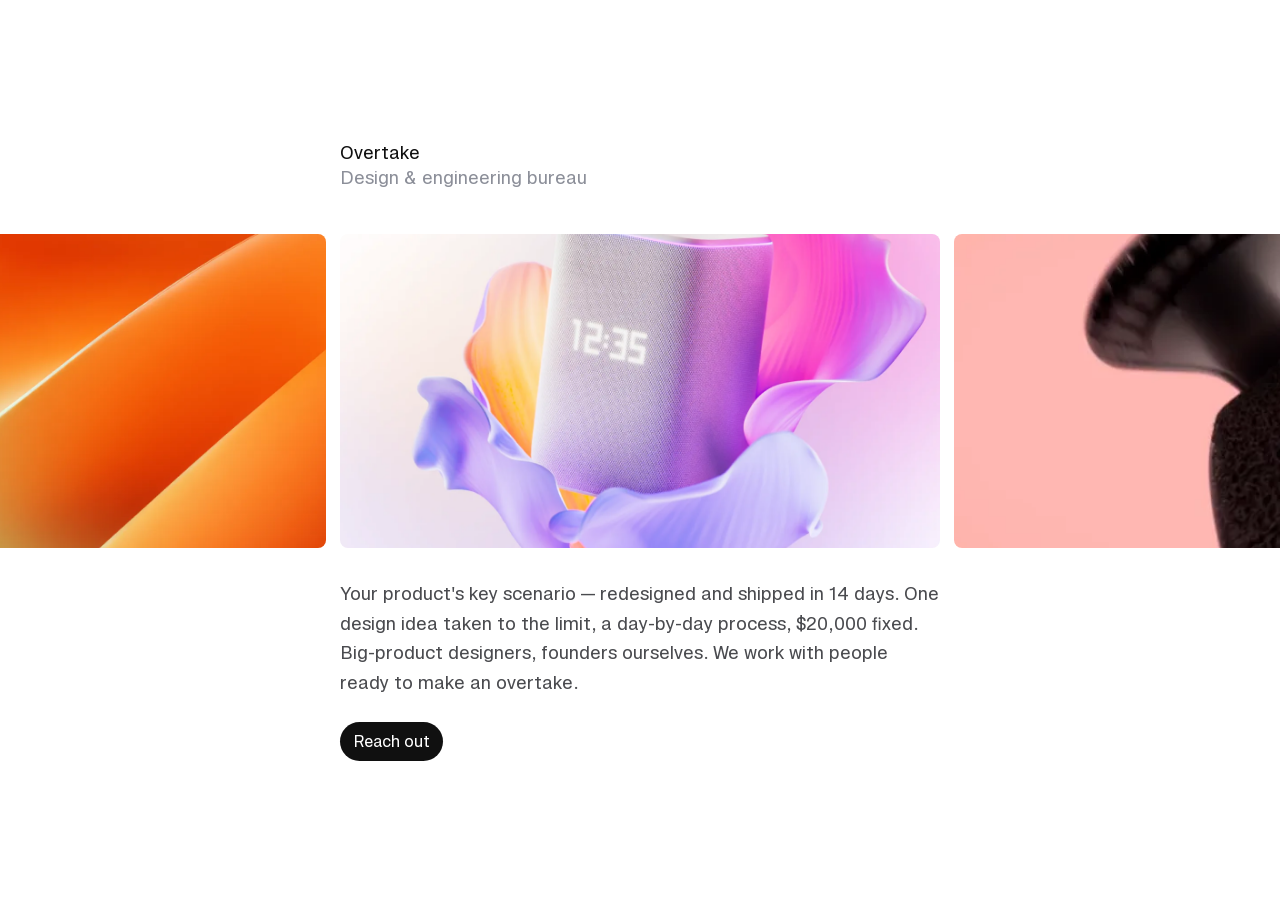
==== index.html @ c51950c8 "Cut load-time jank: subset font 772KB->32KB, fix image loading priorities, compress video The font w" ====
<!doctype html>
<html lang="en">
<head>
  <meta charset="UTF-8">
  <meta name="viewport" content="width=device-width, initial-scale=1">
  <title>Overtake — Design &amp; engineering bureau</title>
  <meta name="description" content="Partners for founders and design managers ready to overtake. We redesign and launch your product's key scenario in 14 days for $20,000.">
  <link rel="icon" href="data:image/svg+xml,%3Csvg xmlns='http://www.w3.org/2000/svg' viewBox='0 0 32 32'%3E%3Crect width='32' height='32' rx='8' fill='%23101010'/%3E%3C/svg%3E">
  <link rel="preload" href="fonts/pragmatica-next-400.woff2" as="font" type="font/woff2" crossorigin>
  <link rel="stylesheet" href="style.css">
</head>
<body>
  <main class="page">
    <header class="hero">
      <p class="hero__title">Overtake</p>
      <p class="hero__subtitle">Design &amp; engineering bureau</p>
    </header>

    <section class="cases" aria-label="Selected cases">
      <ul class="cases__track">
        <li class="cases__item">
          <span class="case__frame">
            <img class="case__image" src="assets/case-1.webp" width="1194" height="843" alt="Yandex Alice" loading="lazy" decoding="async">
          </span>
        </li>
        <li class="cases__item">
          <span class="case__frame">
            <img class="case__image case__image--zoom" src="assets/case-2.webp" width="2200" height="1649" alt="Yandex Alice" loading="lazy" decoding="async">
          </span>
        </li>
        <li class="cases__item">
          <span class="case__frame">
            <img class="case__image" src="assets/case-3.webp" width="1320" height="864" alt="Yandex Alice" loading="eager" fetchpriority="high" decoding="async">
          </span>
        </li>
        <li class="cases__item">
          <span class="case__frame">
            <img class="case__image" src="assets/case-4.webp" width="558" height="440" alt="Lunacy" loading="eager" decoding="async">
          </span>
        </li>
        <li class="cases__item">
          <span class="case__frame">
            <img class="case__image case__image--zoom" src="assets/case-2.webp" width="2200" height="1649" alt="Gitverse" loading="lazy" decoding="async">
          </span>
        </li>
      </ul>
    </section>

    <p class="pitch">Your product's key scenario — redesigned and shipped in 14 days. One design idea taken to the limit, a day-by-day process, $20,000 fixed. Big-product designers, founders ourselves. We work with people ready to make an overtake.</p>

    <div class="cta-wrapper"><button class="cta" type="button">Reach out</button></div>
  </main>

  <div class="cursor-nav" aria-hidden="true">
    <div class="cursor-nav__bubble">
      <span class="cursor-nav__icon cursor-nav__icon--prev">
        <svg viewBox="0 0 24 24" width="18" height="18" fill="none" stroke="currentColor" stroke-width="1.5" stroke-linecap="round" stroke-linejoin="round">
          <path d="M20 12H5M5 12L11 6M5 12L11 18" />
        </svg>
      </span>
      <span class="cursor-nav__icon cursor-nav__icon--next">
        <svg viewBox="0 0 24 24" width="18" height="18" fill="none" stroke="currentColor" stroke-width="1.5" stroke-linecap="round" stroke-linejoin="round">
          <path d="M4 12H19M19 12L13 6M19 12L13 18" />
        </svg>
      </span>
    </div>
  </div>

  <script src="app.js" defer></script>
</body>
</html>
---- style.css ----
@font-face {
  font-family: "Pragmatica Next VF";
  src: url("fonts/pragmatica-next-400.woff2") format("woff2");
  font-weight: 400;
  font-style: normal;
  font-display: swap;
}

:root {
  color-scheme: light;

  --color-bg: #fff;
  --color-text-primary: #101010;
  --color-text-secondary: #4a4b4f;
  --color-text-tertiary: #8c8f99;
  --color-cta-bg: #101010;
  --color-cta-text: #fff;

  --font-sans: "Pragmatica Next VF", system-ui, sans-serif;

  /* one text style, used everywhere */
  --font-size: 1.125rem;
  --line-height: 1.85rem;
  --font-weight: 400;

  /* the one central column: grows with the viewport, caps at 660px, floors at
     viewport width minus 14px gutters either side. cases always match it. */
  --content-width: min(37.5rem, 100vw - 1.75rem);

  /* vertical rhythm is fluid by viewport HEIGHT so the whole page fits one
     screen (e.g. a 14" MacBook) without scrolling, and only grows further
     on genuinely tall viewports. interpolated between 700px and 1000px vh. */
  --space-page-top: clamp(2.75rem, -2.75rem + 12.67vh, 5.25rem);

  --case-height: clamp(15rem, -1.917rem + 38.33vh, 22.5rem);

  --ease-out: cubic-bezier(0.23, 1, 0.32, 1);
  --slide-duration: 550ms;
}

*,
*::before,
*::after {
  box-sizing: border-box;
  margin: 0;
}

body {
  margin: 0;
  background: var(--color-bg);
  font: var(--font-weight) var(--font-size)/var(--line-height) var(--font-sans);
  -webkit-font-smoothing: antialiased;
  text-rendering: optimizeLegibility;
}

img {
  display: block;
  max-width: 100%;
}

.page {
  display: flex;
  flex-direction: column;
  height: 100svh;
  justify-content: center;
}

.hero,
.pitch,
.cta-wrapper {
  margin-inline: auto;
}

.hero {
  width: var(--content-width);
}

.hero__title,
.hero__subtitle {
  margin: 0;
}

.hero__title {
  color: var(--color-text-primary);
  margin-bottom: -0.3rem;
}

.hero__subtitle {
  color: var(--color-text-tertiary);
}

.cases {
  overflow-x: hidden;
  overflow-y: visible;
  margin-top: 2.5rem;
}

.cases.is-cursor-nav {
  cursor: none;
}

.cases__track {
  display: flex;
  gap: 14px;
  list-style: none;
  margin: 0;
  padding: 0;
  will-change: transform;
  user-select: none;
}

.cases__item {
  flex: none;
  margin: 0;
  width: var(--content-width);
}

.case__frame {
  position: relative;
  display: block;
  overflow: hidden;
  height: var(--case-height);
  border-radius: 0.5rem;
  corner-shape: squircle;
  background: #f2f2f2;
}

.case__image {
  width: 100%;
  height: 100%;
  object-fit: cover;
  -webkit-user-drag: none;
}

.case__image--zoom {
  position: absolute;
  max-width: none;
  width: 160.15%;
  height: 183.32%;
  left: -16.88%;
  top: -12.63%;
}

.pitch {
  width: var(--content-width);
  margin-top: 2rem;
  color: var(--color-text-secondary);
  text-wrap: pretty;
}

.cta {
  width: max-content;
  padding: 0.45rem 0.85rem;
  border: none;
  border-radius: 999px;
  background: var(--color-cta-bg);
  color: var(--color-cta-text);
  font: inherit;
  font-size: 1rem;
  line-height: 1.5rem;
  cursor: pointer;
  transition: opacity 0.2s ease;
}

.cta:hover {
  opacity: 0.8;
}

.cta:focus-visible {
  outline: 2px solid var(--color-text-primary);
  outline-offset: 2px;
}

.cta-wrapper {
  width: var(--content-width);
  margin-top: 1.5rem;
}

@media (max-width: 37.5rem) {
  .page {
    position: relative;
  }

  .cta-wrapper {
    position: absolute;
    bottom: 14px;
    left: 14px;
    right: 14px;
    width: auto;
    margin-top: 0;
  }

  .cta {
    display: flex;
    align-items: center;
    justify-content: center;
    width: fit-content;
    height: 52px;
    padding: 0.45rem 1.5rem;
  }
  .cases {
    margin-top: 1.5rem;
  }
  .pitch {
    margin-top: 1.5rem;
  }
  .cases__item {
    width: calc(var(--content-width) - 24px);
    height: calc(var(--content-width) - 24px);
  }

  .case__frame {
    height: calc(var(--content-width) - 24px);
    border-radius: 1rem;
  }

  .page {
    display: flex;
    flex-direction: column;
    height: 100svh;
    justify-content: start;
    padding-top: 1rem;
  }
}

.cursor-nav {
  position: fixed;
  top: 0;
  left: 0;
  z-index: 50;
  pointer-events: none;
  will-change: transform;
}

.cursor-nav__bubble {
  position: relative;
  display: flex;
  align-items: center;
  justify-content: center;
  width: 2.25rem;
  height: 2.25rem;
  border-radius: 50%;
  background: rgba(0, 0, 0);
  backdrop-filter: blur(14px);
  -webkit-backdrop-filter: blur(14px);
  color: #fff;
  opacity: 0;
  transform: translate(-50%, -50%) scale(0.85);
  transition:
    opacity 220ms ease,
    transform 220ms var(--ease-out);
}

.cursor-nav.is-visible .cursor-nav__bubble {
  opacity: 1;
  transform: translate(-50%, -50%) scale(1);
}

.cursor-nav.is-pressed .cursor-nav__bubble {
  transform: translate(-50%, -50%) scale(0.9);
}

.cursor-nav__icon {
  position: absolute;
  inset: 0;
  display: flex;
  align-items: center;
  justify-content: center;
  opacity: 0;
  filter: blur(4px);
  transform: scale(0.7);
  transition:
    opacity 300ms ease,
    filter 300ms ease,
    transform 300ms var(--ease-out);
}

.cursor-nav__icon.is-active {
  opacity: 1;
  filter: blur(0);
  transform: scale(1);
}

@media (prefers-reduced-motion: reduce) {
  .cursor-nav__bubble,
  .cursor-nav__icon {
    transition-duration: 1ms;
  }
}
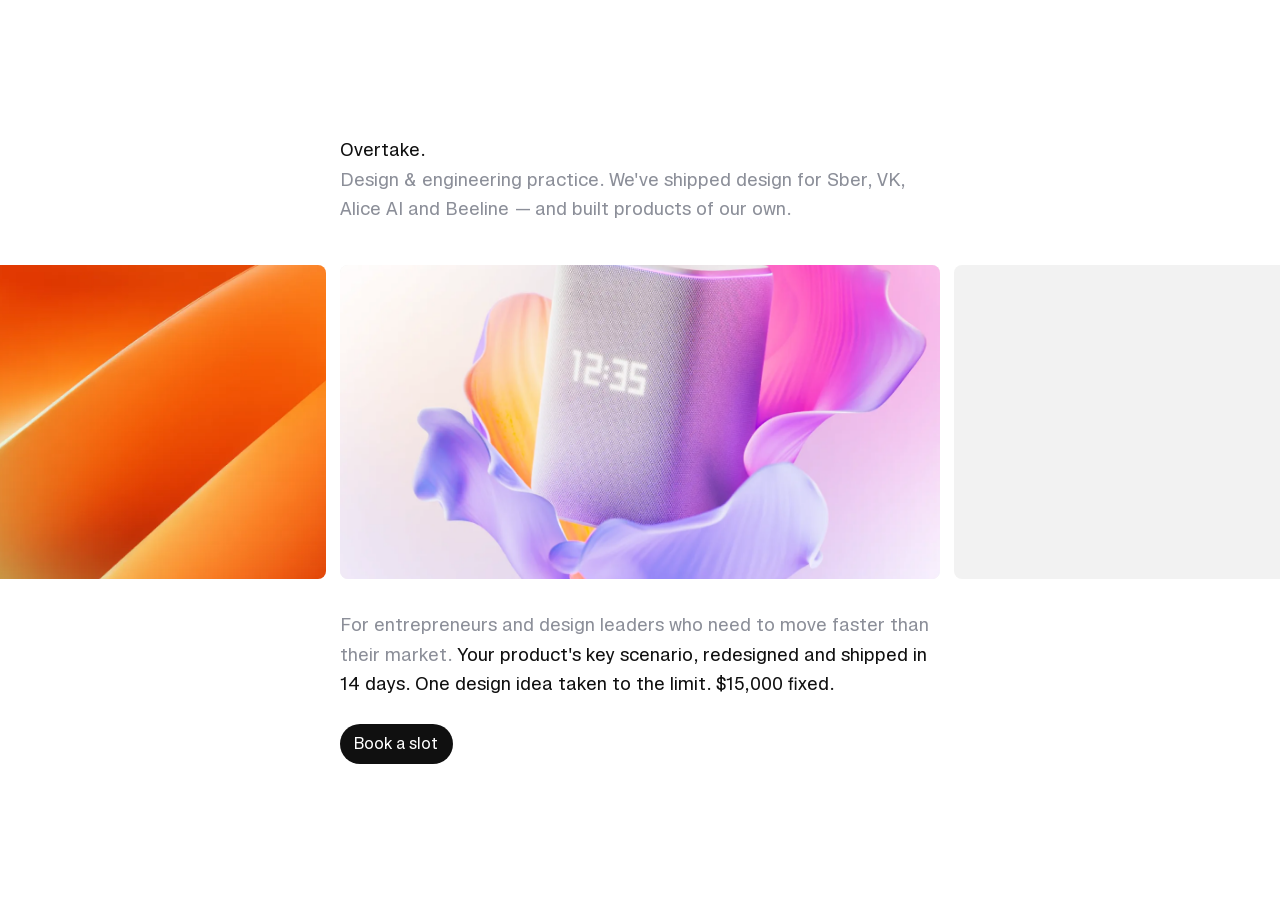
==== commit 4d9974b9: "Add desktop drag interaction, video case slide, and typographic fixes Slider now supports click-and-" ====
--- a/index.html
+++ b/index.html
@@ -3,8 +3,8 @@
 <head>
   <meta charset="UTF-8">
   <meta name="viewport" content="width=device-width, initial-scale=1">
-  <title>Overtake — Design &amp; engineering bureau</title>
-  <meta name="description" content="Partners for founders and design managers ready to overtake. We redesign and launch your product's key scenario in 14 days for $20,000.">
+  <title>Overtake&nbsp;— Design&nbsp;&amp;&nbsp;engineering practice</title>
+  <meta name="description" content="Partners for founders and design managers ready to overtake. We redesign and launch your product's key scenario in 14&nbsp;days for&nbsp;$15,000.">
   <link rel="icon" href="data:image/svg+xml,%3Csvg xmlns='http://www.w3.org/2000/svg' viewBox='0 0 32 32'%3E%3Crect width='32' height='32' rx='8' fill='%23101010'/%3E%3C/svg%3E">
   <link rel="preload" href="fonts/pragmatica-next-400.woff2" as="font" type="font/woff2" crossorigin>
   <link rel="stylesheet" href="style.css">
@@ -12,8 +12,8 @@
 <body>
   <main class="page">
     <header class="hero">
-      <p class="hero__title">Overtake</p>
-      <p class="hero__subtitle">Design &amp; engineering bureau</p>
+      <p class="hero__title">Overtake.</p>
+      <p class="hero__subtitle">Design&nbsp;&amp;&nbsp;engineering practice. We've shipped design for Sber, VK, Alice&nbsp;AI and Beeline&nbsp;— and built products of our own.</p>
     </header>
 
     <section class="cases" aria-label="Selected cases">
@@ -35,7 +35,7 @@
         </li>
         <li class="cases__item">
           <span class="case__frame">
-            <img class="case__image" src="assets/case-4.webp" width="558" height="440" alt="Lunacy" loading="eager" decoding="async">
+            <video class="case__image" src="assets/case-4.mp4" width="1130" height="720" autoplay muted loop playsinline preload="auto"></video>
           </span>
         </li>
         <li class="cases__item">
@@ -46,21 +46,26 @@
       </ul>
     </section>
 
-    <p class="pitch">Your product's key scenario — redesigned and shipped in 14 days. One design idea taken to the limit, a day-by-day process, $20,000 fixed. Big-product designers, founders ourselves. We work with people ready to make an overtake.</p>
+    <p class="pitch">For entrepreneurs and design leaders who need to move faster than their market.<span class="pitch__highlight"> Your product's key scenario, redesigned and shipped in 14&nbsp;days. One design idea taken to the limit. $15,000&nbsp;fixed.</span></p>
 
-    <div class="cta-wrapper"><button class="cta" type="button">Reach out</button></div>
+    <div class="cta-wrapper"><button class="cta" type="button">Book a&nbsp;slot</button></div>
   </main>
 
   <div class="cursor-nav" aria-hidden="true">
     <div class="cursor-nav__bubble">
       <span class="cursor-nav__icon cursor-nav__icon--prev">
-        <svg viewBox="0 0 24 24" width="18" height="18" fill="none" stroke="currentColor" stroke-width="1.5" stroke-linecap="round" stroke-linejoin="round">
-          <path d="M20 12H5M5 12L11 6M5 12L11 18" />
+        <svg viewBox="0 0 24 24" width="24" height="24" fill="none">
+          <path d="M11.1797 18.2812C10.9922 18.2812 10.8229 18.2083 10.6719 18.0625L5.48438 12.8828C5.32292 12.7318 5.24219 12.5573 5.24219 12.3594C5.24219 12.1615 5.32292 11.987 5.48438 11.8359L10.6562 6.67188C10.7396 6.58854 10.8229 6.52865 10.9062 6.49219C10.9948 6.45573 11.0859 6.4375 11.1797 6.4375C11.3724 6.4375 11.5339 6.5026 11.6641 6.63281C11.7995 6.75781 11.8672 6.91667 11.8672 7.10938C11.8672 7.20312 11.849 7.29427 11.8125 7.38281C11.7812 7.46615 11.7344 7.53906 11.6719 7.60156L9.92188 9.38281L6.66406 12.3594L9.92188 15.3359L11.6719 17.1172C11.7344 17.1797 11.7812 17.2552 11.8125 17.3438C11.849 17.4271 11.8672 17.5156 11.8672 17.6094C11.8672 17.8021 11.7995 17.9609 11.6641 18.0859C11.5339 18.2161 11.3724 18.2812 11.1797 18.2812ZM9.17969 13.0547L6.66406 12.8984C6.50781 12.8984 6.3776 12.849 6.27344 12.75C6.17448 12.6458 6.125 12.5156 6.125 12.3594C6.125 12.1979 6.17448 12.0677 6.27344 11.9688C6.3776 11.8698 6.50781 11.8203 6.66406 11.8203L9.17969 11.6641H19.0625C19.2656 11.6641 19.4297 11.7292 19.5547 11.8594C19.6849 11.9896 19.75 12.1562 19.75 12.3594C19.75 12.5625 19.6849 12.7292 19.5547 12.8594C19.4297 12.9896 19.2656 13.0547 19.0625 13.0547H9.17969Z" fill="currentColor" />
         </svg>
       </span>
       <span class="cursor-nav__icon cursor-nav__icon--next">
-        <svg viewBox="0 0 24 24" width="18" height="18" fill="none" stroke="currentColor" stroke-width="1.5" stroke-linecap="round" stroke-linejoin="round">
-          <path d="M4 12H19M19 12L13 6M19 12L13 18" />
+        <svg viewBox="0 0 24 24" width="24" height="24" fill="none">
+          <path d="M13.8125 18.2812C13.6198 18.2812 13.4583 18.2161 13.3281 18.0859C13.1979 17.9609 13.1328 17.8021 13.1328 17.6094C13.1328 17.5156 13.1484 17.4271 13.1797 17.3438C13.2109 17.2552 13.2578 17.1797 13.3203 17.1172L15.0703 15.3359L18.3281 12.3594L15.0703 9.38281L13.3203 7.60156C13.2578 7.53906 13.2109 7.46615 13.1797 7.38281C13.1484 7.29427 13.1328 7.20312 13.1328 7.10938C13.1328 6.91667 13.1979 6.75781 13.3281 6.63281C13.4583 6.5026 13.6198 6.4375 13.8125 6.4375C13.9062 6.4375 13.9948 6.45573 14.0781 6.49219C14.1667 6.52865 14.2526 6.58854 14.3359 6.67188L19.5156 11.8359C19.6719 11.987 19.75 12.1615 19.75 12.3594C19.75 12.5573 19.6719 12.7318 19.5156 12.8828L14.3203 18.0625C14.1693 18.2083 14 18.2812 13.8125 18.2812ZM5.92969 13.0547C5.72656 13.0547 5.5599 12.9896 5.42969 12.8594C5.30469 12.7292 5.24219 12.5625 5.24219 12.3594C5.24219 12.1562 5.30469 11.9896 5.42969 11.8594C5.5599 11.7292 5.72656 11.6641 5.92969 11.6641H15.8125L18.3281 11.8203C18.4896 11.8307 18.6198 11.8828 18.7188 11.9766C18.8177 12.0703 18.8672 12.1979 18.8672 12.3594C18.8672 12.5156 18.8177 12.6406 18.7188 12.7344C18.6198 12.8281 18.4896 12.8828 18.3281 12.8984L15.8125 13.0547H5.92969Z" fill="currentColor" />
+        </svg>
+      </span>
+      <span class="cursor-nav__icon cursor-nav__icon--drag">
+        <svg viewBox="0 0 24 24" width="24" height="24" fill="none">
+          <path d="M19.6875 12.3594C19.6875 12.4531 19.6667 12.5443 19.625 12.6328C19.5885 12.7214 19.5312 12.8047 19.4531 12.8828L15.2812 16.9688C15.1406 17.1146 14.9714 17.1875 14.7734 17.1875C14.5651 17.1875 14.3984 17.1224 14.2734 16.9922C14.1484 16.862 14.0859 16.6953 14.0859 16.4922C14.0859 16.3932 14.1016 16.3047 14.1328 16.2266C14.1641 16.1484 14.2109 16.0781 14.2734 16.0156L16.1094 14.2422L18.3125 12.3594L16.1094 10.4766L14.2734 8.69531C14.2109 8.63802 14.1641 8.57031 14.1328 8.49219C14.1016 8.41406 14.0859 8.32292 14.0859 8.21875C14.0859 8.02083 14.1484 7.85677 14.2734 7.72656C14.3984 7.59635 14.5651 7.53125 14.7734 7.53125C14.9714 7.53125 15.1406 7.60417 15.2812 7.75L19.4531 11.8359C19.5312 11.9089 19.5885 11.9896 19.625 12.0781C19.6667 12.1667 19.6875 12.2604 19.6875 12.3594ZM4.89062 12.3594C4.89062 12.1875 4.95052 12.0443 5.07031 11.9297C5.1901 11.8099 5.33333 11.7474 5.5 11.7422L8.23438 11.6641H15.7578L18.4922 11.7422C18.6589 11.7474 18.8021 11.8099 18.9219 11.9297C19.0417 12.0443 19.1016 12.1875 19.1016 12.3594C19.1016 12.526 19.0417 12.6693 18.9219 12.7891C18.8021 12.9089 18.6589 12.9714 18.4922 12.9766L15.7578 13.0547H8.23438L5.5 12.9766C5.33333 12.9714 5.1901 12.9089 5.07031 12.7891C4.95052 12.6693 4.89062 12.526 4.89062 12.3594ZM4.30469 12.3594C4.30469 12.2604 4.32292 12.1667 4.35938 12.0781C4.40104 11.9896 4.46094 11.9089 4.53906 11.8359L8.71094 7.75C8.85156 7.60417 9.02083 7.53125 9.21875 7.53125C9.42708 7.53125 9.59375 7.59635 9.71875 7.72656C9.84375 7.85677 9.90625 8.02083 9.90625 8.21875C9.90625 8.32292 9.89062 8.41406 9.85938 8.49219C9.82812 8.57031 9.78125 8.63802 9.71875 8.69531L7.88281 10.4766L5.67969 12.3594L7.88281 14.2422L9.71875 16.0156C9.78125 16.0781 9.82812 16.1484 9.85938 16.2266C9.89062 16.3047 9.90625 16.3932 9.90625 16.4922C9.90625 16.6953 9.84375 16.862 9.71875 16.9922C9.59375 17.1224 9.42708 17.1875 9.21875 17.1875C9.02083 17.1875 8.85156 17.1146 8.71094 16.9688L4.53906 12.8828C4.46094 12.8047 4.40104 12.7214 4.35938 12.6328C4.32292 12.5443 4.30469 12.4531 4.30469 12.3594Z" fill="currentColor" />
         </svg>
       </span>
     </div>
--- a/style.css
+++ b/style.css
@@ -82,7 +82,6 @@
 
 .hero__title {
   color: var(--color-text-primary);
-  margin-bottom: -0.3rem;
 }
 
 .hero__subtitle {
@@ -144,13 +143,17 @@
 .pitch {
   width: var(--content-width);
   margin-top: 2rem;
-  color: var(--color-text-secondary);
+  color: var(--color-text-tertiary);
   text-wrap: pretty;
+}
+
+.pitch__highlight {
+  color: var(--color-text-primary);
 }
 
 .cta {
   width: max-content;
-  padding: 0.45rem 0.85rem;
+  padding: 0.5rem 0.9rem;
   border: none;
   border-radius: 999px;
   background: var(--color-cta-bg);
@@ -237,8 +240,8 @@
   display: flex;
   align-items: center;
   justify-content: center;
-  width: 2.25rem;
-  height: 2.25rem;
+  width: 2.35rem;
+  height: 2.35rem;
   border-radius: 50%;
   background: rgba(0, 0, 0);
   backdrop-filter: blur(14px);
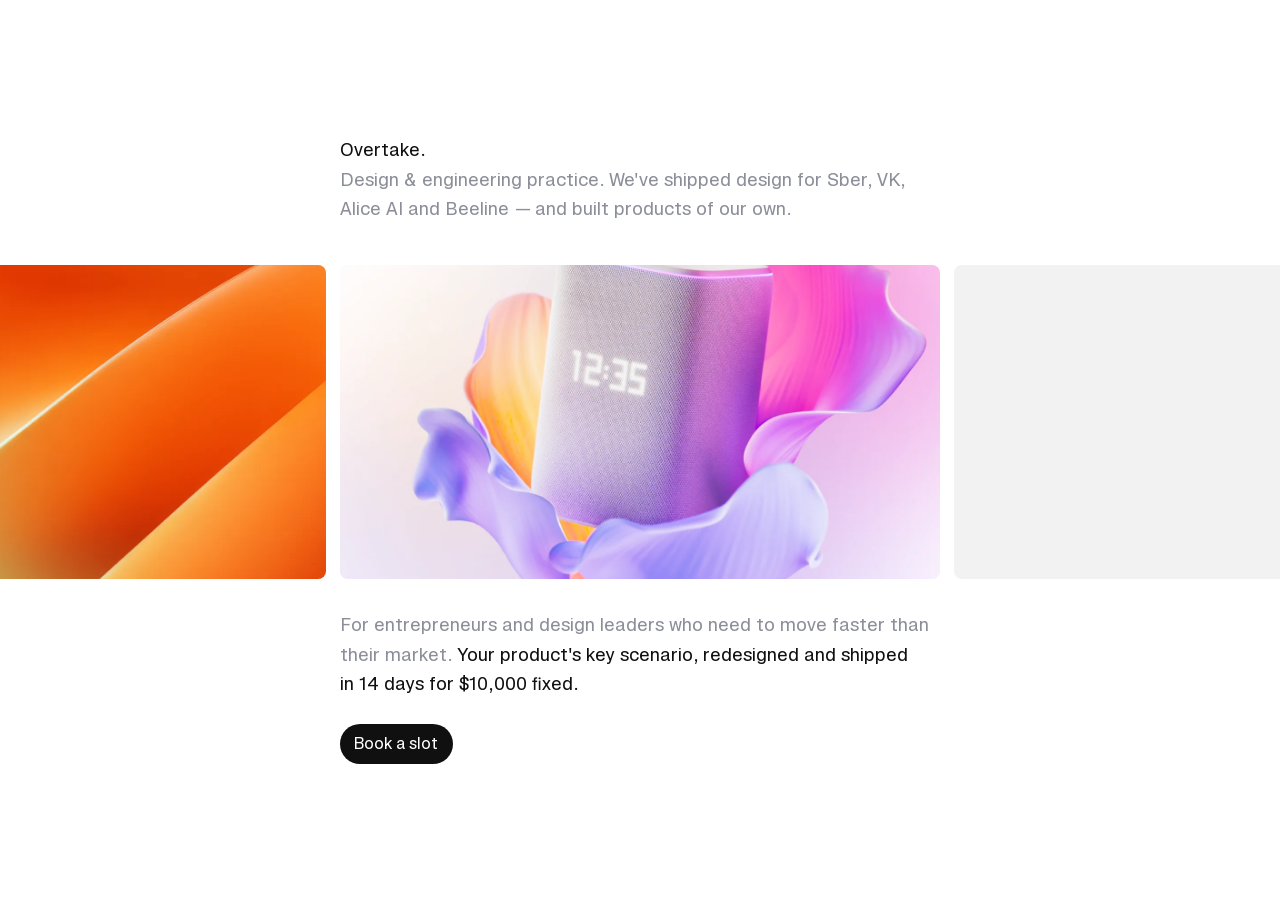
==== commit dd9563ab: "Update pitch price copy and CTA positioning on mobile Co-Authored-By: Claude Sonnet 5 <noreply@anthr" ====
--- a/index.html
+++ b/index.html
@@ -46,7 +46,7 @@
       </ul>
     </section>
 
-    <p class="pitch">For entrepreneurs and design leaders who need to move faster than their market.<span class="pitch__highlight"> Your product's key scenario, redesigned and shipped in 14&nbsp;days. One design idea taken to the limit. $15,000&nbsp;fixed.</span></p>
+    <p class="pitch">For entrepreneurs and design leaders who need to move faster than their market.<span class="pitch__highlight"> Your product's key scenario, redesigned and shipped in&nbsp;14&nbsp;days for $10,000&nbsp;fixed.</span></p>
 
     <div class="cta-wrapper"><button class="cta" type="button">Book a&nbsp;slot</button></div>
   </main>
--- a/style.css
+++ b/style.css
@@ -186,11 +186,11 @@
 
   .cta-wrapper {
     position: absolute;
-    bottom: 14px;
-    left: 14px;
+    bottom: 8px;
     right: 14px;
     width: auto;
     margin-top: 0;
+    align-items: end;
   }
 
   .cta {
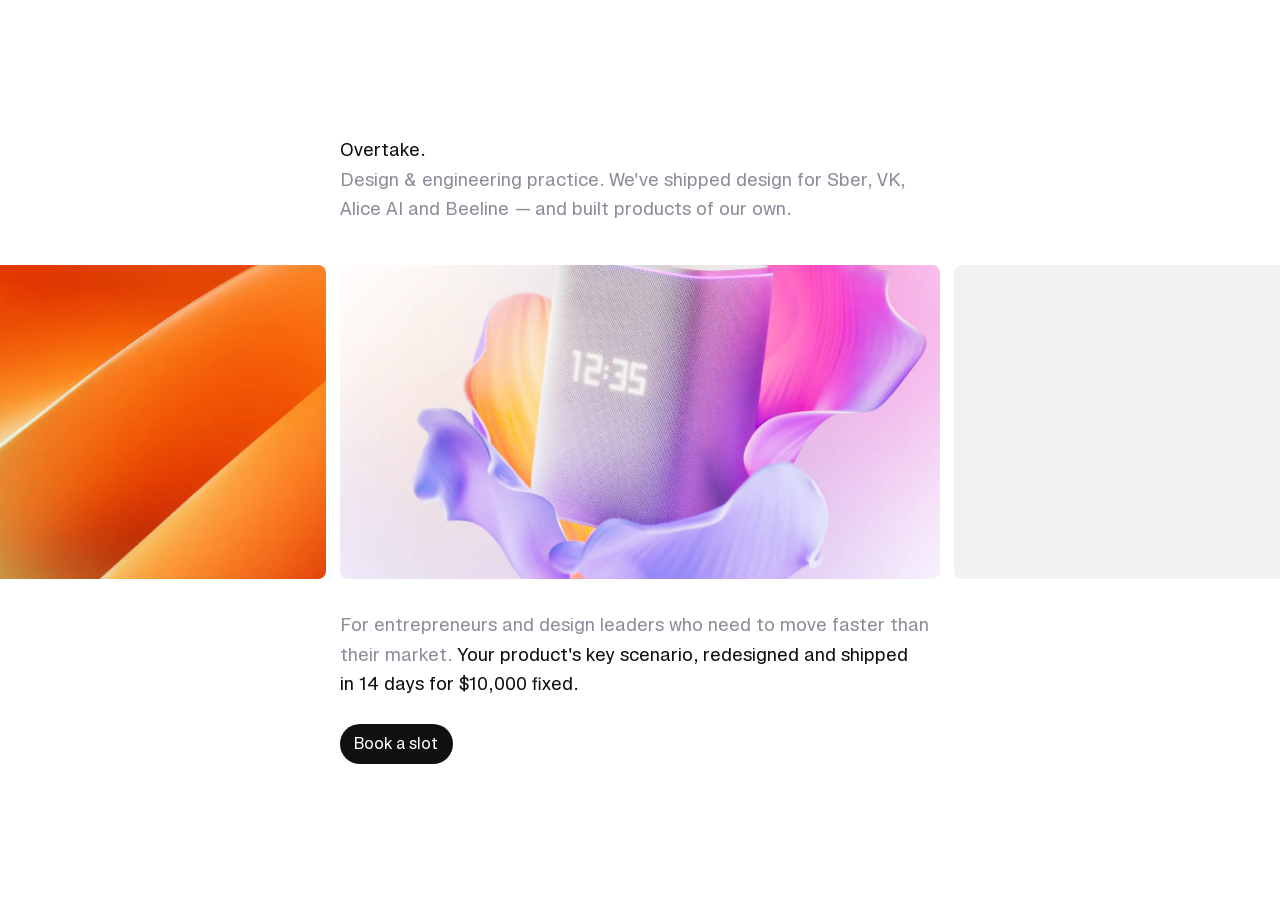
==== commit 2ae319fd: "Link Book a slot CTA to Cal.com booking page Co-Authored-By: Claude Sonnet 5 <noreply@anthropic.com>" ====
--- a/index.html
+++ b/index.html
@@ -48,7 +48,7 @@
 
     <p class="pitch">For entrepreneurs and design leaders who need to move faster than their market.<span class="pitch__highlight"> Your product's key scenario, redesigned and shipped in&nbsp;14&nbsp;days for $10,000&nbsp;fixed.</span></p>
 
-    <div class="cta-wrapper"><button class="cta" type="button">Book a&nbsp;slot</button></div>
+    <div class="cta-wrapper"><a class="cta" href="https://cal.com/levon-lobanov" target="_blank" rel="noopener noreferrer">Book a&nbsp;slot</a></div>
   </main>
 
   <div class="cursor-nav" aria-hidden="true">
--- a/style.css
+++ b/style.css
@@ -152,6 +152,7 @@
 }
 
 .cta {
+  display: inline-block;
   width: max-content;
   padding: 0.5rem 0.9rem;
   border: none;
@@ -161,6 +162,7 @@
   font: inherit;
   font-size: 1rem;
   line-height: 1.5rem;
+  text-decoration: none;
   cursor: pointer;
   transition: opacity 0.2s ease;
 }
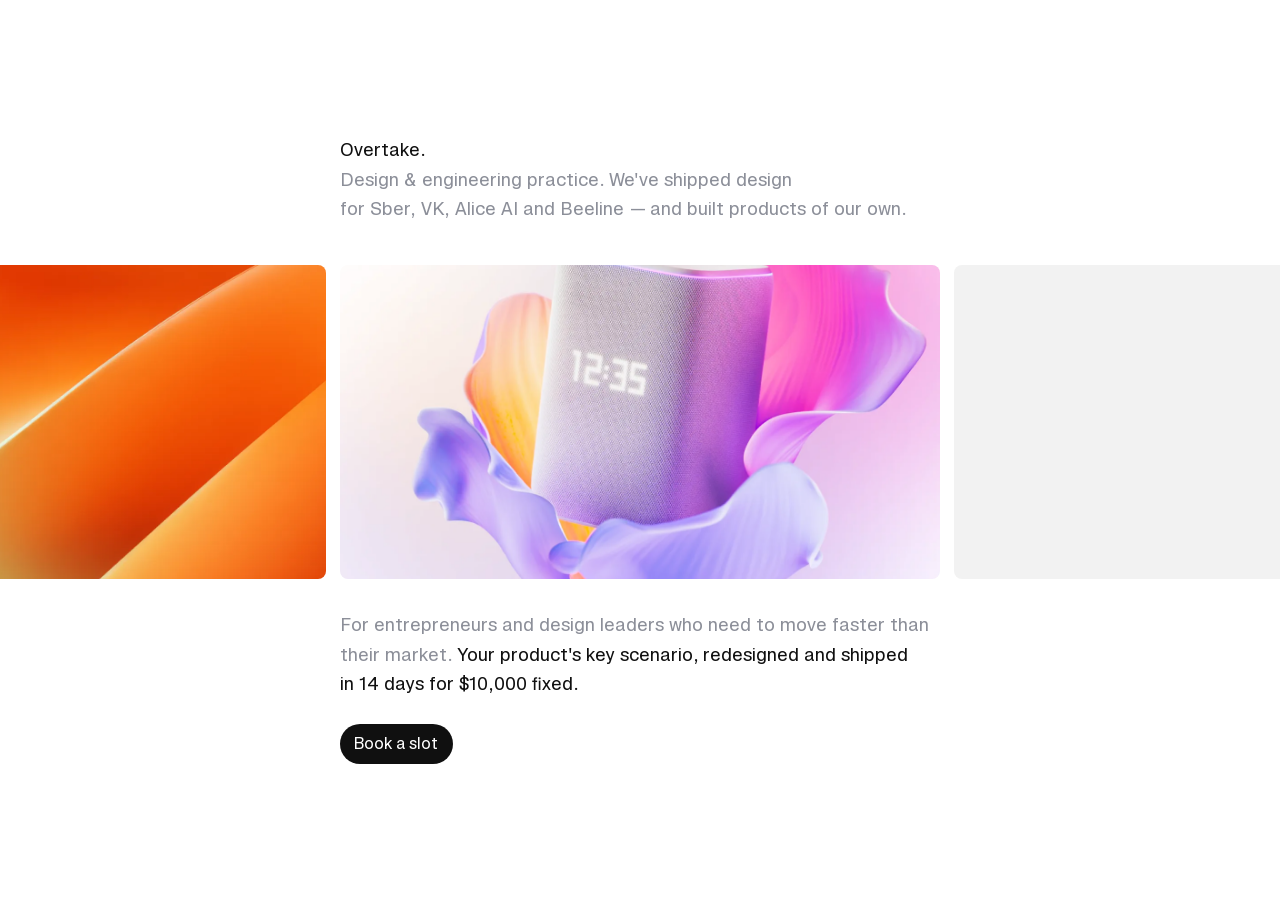
==== commit 87e3a09e: "Replace slider CSS transitions with spring physics and unified input. Momentum-based flick snapping," ====
--- a/index.html
+++ b/index.html
@@ -13,10 +13,10 @@
   <main class="page">
     <header class="hero">
       <p class="hero__title">Overtake.</p>
-      <p class="hero__subtitle">Design&nbsp;&amp;&nbsp;engineering practice. We've shipped design for Sber, VK, Alice&nbsp;AI and Beeline&nbsp;— and built products of our own.</p>
+      <p class="hero__subtitle">Design&nbsp;&amp;&nbsp;engineering practice. We've shipped design for Sber, VK, Alice&nbsp;AI and Beeline&nbsp;— and built products of our own.</p>
     </header>
 
-    <section class="cases" aria-label="Selected cases">
+    <section class="cases" aria-label="Selected cases" aria-roledescription="carousel" tabindex="0">
       <ul class="cases__track">
         <li class="cases__item">
           <span class="case__frame">
--- a/style.css
+++ b/style.css
@@ -35,7 +35,6 @@
   --case-height: clamp(15rem, -1.917rem + 38.33vh, 22.5rem);
 
   --ease-out: cubic-bezier(0.23, 1, 0.32, 1);
-  --slide-duration: 550ms;
 }
 
 *,
@@ -92,6 +91,13 @@
   overflow-x: hidden;
   overflow-y: visible;
   margin-top: 2.5rem;
+  /* horizontal swipes belong to the slider, vertical pans stay native */
+  touch-action: pan-y;
+}
+
+.cases:focus-visible {
+  outline: none;
+  outline-offset: -2px;
 }
 
 .cases.is-cursor-nav {
@@ -182,6 +188,10 @@
 }
 
 @media (max-width: 37.5rem) {
+  :root {
+    --line-height: calc(1.85rem - 2px);
+  }
+
   .page {
     position: relative;
   }
@@ -189,10 +199,9 @@
   .cta-wrapper {
     position: absolute;
     bottom: 8px;
-    right: 14px;
+    left: 14px;
     width: auto;
     margin-top: 0;
-    align-items: end;
   }
 
   .cta {
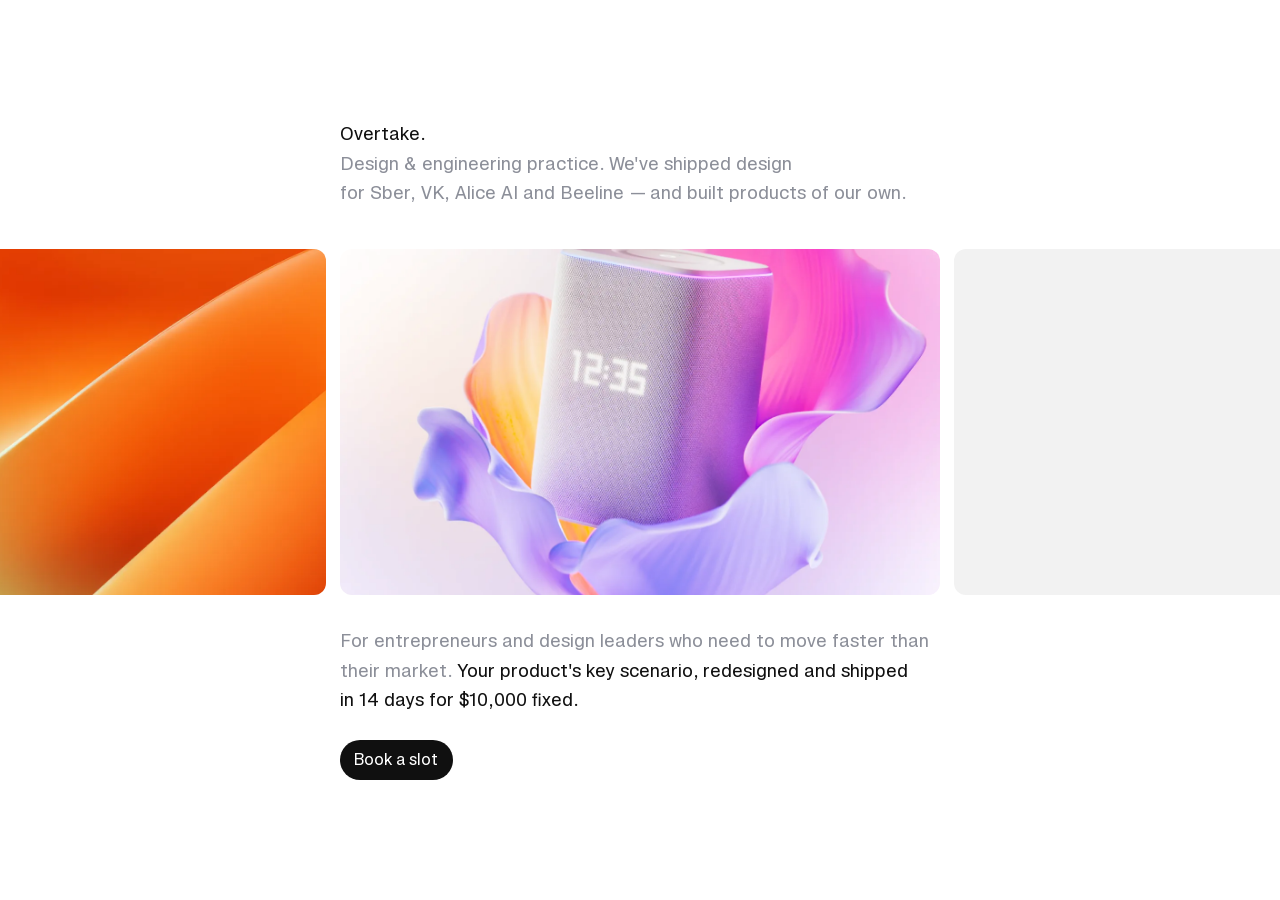
==== commit 4211bf52: "Polish cursor drag morph, selection color, and slider feel. Replace the separate drag icon with a mo" ====
--- a/index.html
+++ b/index.html
@@ -54,18 +54,23 @@
   <div class="cursor-nav" aria-hidden="true">
     <div class="cursor-nav__bubble">
       <span class="cursor-nav__icon cursor-nav__icon--prev">
-        <svg viewBox="0 0 24 24" width="24" height="24" fill="none">
-          <path d="M11.1797 18.2812C10.9922 18.2812 10.8229 18.2083 10.6719 18.0625L5.48438 12.8828C5.32292 12.7318 5.24219 12.5573 5.24219 12.3594C5.24219 12.1615 5.32292 11.987 5.48438 11.8359L10.6562 6.67188C10.7396 6.58854 10.8229 6.52865 10.9062 6.49219C10.9948 6.45573 11.0859 6.4375 11.1797 6.4375C11.3724 6.4375 11.5339 6.5026 11.6641 6.63281C11.7995 6.75781 11.8672 6.91667 11.8672 7.10938C11.8672 7.20312 11.849 7.29427 11.8125 7.38281C11.7812 7.46615 11.7344 7.53906 11.6719 7.60156L9.92188 9.38281L6.66406 12.3594L9.92188 15.3359L11.6719 17.1172C11.7344 17.1797 11.7812 17.2552 11.8125 17.3438C11.849 17.4271 11.8672 17.5156 11.8672 17.6094C11.8672 17.8021 11.7995 17.9609 11.6641 18.0859C11.5339 18.2161 11.3724 18.2812 11.1797 18.2812ZM9.17969 13.0547L6.66406 12.8984C6.50781 12.8984 6.3776 12.849 6.27344 12.75C6.17448 12.6458 6.125 12.5156 6.125 12.3594C6.125 12.1979 6.17448 12.0677 6.27344 11.9688C6.3776 11.8698 6.50781 11.8203 6.66406 11.8203L9.17969 11.6641H19.0625C19.2656 11.6641 19.4297 11.7292 19.5547 11.8594C19.6849 11.9896 19.75 12.1562 19.75 12.3594C19.75 12.5625 19.6849 12.7292 19.5547 12.8594C19.4297 12.9896 19.2656 13.0547 19.0625 13.0547H9.17969Z" fill="currentColor" />
+        <svg class="arrow" viewBox="0 0 24 24" width="24" height="24" fill="none">
+          <rect class="arrow__tail" x="5.24" y="11.665" width="14.51" height="1.39" rx="0.695" fill="currentColor" />
+          <path class="arrow__head" d="M11.17 7.11 5.94 12.36 11.17 17.61" stroke="currentColor" stroke-width="1.39" stroke-linecap="round" stroke-linejoin="round" />
+          <g class="arrow__grow">
+            <line class="arrow__arm arrow__arm--up" x1="19.06" y1="12.36" x2="13.81" y2="7.11" stroke="currentColor" stroke-width="1.39" stroke-linecap="round" />
+            <line class="arrow__arm arrow__arm--dn" x1="19.06" y1="12.36" x2="13.81" y2="17.61" stroke="currentColor" stroke-width="1.39" stroke-linecap="round" />
+          </g>
         </svg>
       </span>
       <span class="cursor-nav__icon cursor-nav__icon--next">
-        <svg viewBox="0 0 24 24" width="24" height="24" fill="none">
-          <path d="M13.8125 18.2812C13.6198 18.2812 13.4583 18.2161 13.3281 18.0859C13.1979 17.9609 13.1328 17.8021 13.1328 17.6094C13.1328 17.5156 13.1484 17.4271 13.1797 17.3438C13.2109 17.2552 13.2578 17.1797 13.3203 17.1172L15.0703 15.3359L18.3281 12.3594L15.0703 9.38281L13.3203 7.60156C13.2578 7.53906 13.2109 7.46615 13.1797 7.38281C13.1484 7.29427 13.1328 7.20312 13.1328 7.10938C13.1328 6.91667 13.1979 6.75781 13.3281 6.63281C13.4583 6.5026 13.6198 6.4375 13.8125 6.4375C13.9062 6.4375 13.9948 6.45573 14.0781 6.49219C14.1667 6.52865 14.2526 6.58854 14.3359 6.67188L19.5156 11.8359C19.6719 11.987 19.75 12.1615 19.75 12.3594C19.75 12.5573 19.6719 12.7318 19.5156 12.8828L14.3203 18.0625C14.1693 18.2083 14 18.2812 13.8125 18.2812ZM5.92969 13.0547C5.72656 13.0547 5.5599 12.9896 5.42969 12.8594C5.30469 12.7292 5.24219 12.5625 5.24219 12.3594C5.24219 12.1562 5.30469 11.9896 5.42969 11.8594C5.5599 11.7292 5.72656 11.6641 5.92969 11.6641H15.8125L18.3281 11.8203C18.4896 11.8307 18.6198 11.8828 18.7188 11.9766C18.8177 12.0703 18.8672 12.1979 18.8672 12.3594C18.8672 12.5156 18.8177 12.6406 18.7188 12.7344C18.6198 12.8281 18.4896 12.8828 18.3281 12.8984L15.8125 13.0547H5.92969Z" fill="currentColor" />
-        </svg>
-      </span>
-      <span class="cursor-nav__icon cursor-nav__icon--drag">
-        <svg viewBox="0 0 24 24" width="24" height="24" fill="none">
-          <path d="M19.6875 12.3594C19.6875 12.4531 19.6667 12.5443 19.625 12.6328C19.5885 12.7214 19.5312 12.8047 19.4531 12.8828L15.2812 16.9688C15.1406 17.1146 14.9714 17.1875 14.7734 17.1875C14.5651 17.1875 14.3984 17.1224 14.2734 16.9922C14.1484 16.862 14.0859 16.6953 14.0859 16.4922C14.0859 16.3932 14.1016 16.3047 14.1328 16.2266C14.1641 16.1484 14.2109 16.0781 14.2734 16.0156L16.1094 14.2422L18.3125 12.3594L16.1094 10.4766L14.2734 8.69531C14.2109 8.63802 14.1641 8.57031 14.1328 8.49219C14.1016 8.41406 14.0859 8.32292 14.0859 8.21875C14.0859 8.02083 14.1484 7.85677 14.2734 7.72656C14.3984 7.59635 14.5651 7.53125 14.7734 7.53125C14.9714 7.53125 15.1406 7.60417 15.2812 7.75L19.4531 11.8359C19.5312 11.9089 19.5885 11.9896 19.625 12.0781C19.6667 12.1667 19.6875 12.2604 19.6875 12.3594ZM4.89062 12.3594C4.89062 12.1875 4.95052 12.0443 5.07031 11.9297C5.1901 11.8099 5.33333 11.7474 5.5 11.7422L8.23438 11.6641H15.7578L18.4922 11.7422C18.6589 11.7474 18.8021 11.8099 18.9219 11.9297C19.0417 12.0443 19.1016 12.1875 19.1016 12.3594C19.1016 12.526 19.0417 12.6693 18.9219 12.7891C18.8021 12.9089 18.6589 12.9714 18.4922 12.9766L15.7578 13.0547H8.23438L5.5 12.9766C5.33333 12.9714 5.1901 12.9089 5.07031 12.7891C4.95052 12.6693 4.89062 12.526 4.89062 12.3594ZM4.30469 12.3594C4.30469 12.2604 4.32292 12.1667 4.35938 12.0781C4.40104 11.9896 4.46094 11.9089 4.53906 11.8359L8.71094 7.75C8.85156 7.60417 9.02083 7.53125 9.21875 7.53125C9.42708 7.53125 9.59375 7.59635 9.71875 7.72656C9.84375 7.85677 9.90625 8.02083 9.90625 8.21875C9.90625 8.32292 9.89062 8.41406 9.85938 8.49219C9.82812 8.57031 9.78125 8.63802 9.71875 8.69531L7.88281 10.4766L5.67969 12.3594L7.88281 14.2422L9.71875 16.0156C9.78125 16.0781 9.82812 16.1484 9.85938 16.2266C9.89062 16.3047 9.90625 16.3932 9.90625 16.4922C9.90625 16.6953 9.84375 16.862 9.71875 16.9922C9.59375 17.1224 9.42708 17.1875 9.21875 17.1875C9.02083 17.1875 8.85156 17.1146 8.71094 16.9688L4.53906 12.8828C4.46094 12.8047 4.40104 12.7214 4.35938 12.6328C4.32292 12.5443 4.30469 12.4531 4.30469 12.3594Z" fill="currentColor" />
+        <svg class="arrow" viewBox="0 0 24 24" width="24" height="24" fill="none">
+          <rect class="arrow__tail" x="5.24" y="11.665" width="14.51" height="1.39" rx="0.695" fill="currentColor" />
+          <path class="arrow__head" d="M13.81 7.11 19.06 12.36 13.81 17.61" stroke="currentColor" stroke-width="1.39" stroke-linecap="round" stroke-linejoin="round" />
+          <g class="arrow__grow">
+            <line class="arrow__arm arrow__arm--up" x1="5.94" y1="12.36" x2="11.17" y2="7.11" stroke="currentColor" stroke-width="1.39" stroke-linecap="round" />
+            <line class="arrow__arm arrow__arm--dn" x1="5.94" y1="12.36" x2="11.17" y2="17.61" stroke="currentColor" stroke-width="1.39" stroke-linecap="round" />
+          </g>
         </svg>
       </span>
     </div>
--- a/style.css
+++ b/style.css
@@ -32,7 +32,7 @@
      on genuinely tall viewports. interpolated between 700px and 1000px vh. */
   --space-page-top: clamp(2.75rem, -2.75rem + 12.67vh, 5.25rem);
 
-  --case-height: clamp(15rem, -1.917rem + 38.33vh, 22.5rem);
+  --case-height: clamp(17rem, 0.083rem + 38.33vh, 24.5rem);
 
   --ease-out: cubic-bezier(0.23, 1, 0.32, 1);
 }
@@ -50,6 +50,10 @@
   font: var(--font-weight) var(--font-size)/var(--line-height) var(--font-sans);
   -webkit-font-smoothing: antialiased;
   text-rendering: optimizeLegibility;
+}
+
+::selection {
+  background: rgba(140, 143, 153, 0.20);
 }
 
 img {
@@ -125,7 +129,7 @@
   display: block;
   overflow: hidden;
   height: var(--case-height);
-  border-radius: 0.5rem;
+  border-radius: 0.75rem;
   corner-shape: squircle;
   background: #f2f2f2;
 }
@@ -262,7 +266,9 @@
   transform: translate(-50%, -50%) scale(0.85);
   transition:
     opacity 220ms ease,
-    transform 220ms var(--ease-out);
+    transform 220ms var(--ease-out),
+    width 320ms var(--ease-out),
+    border-radius 320ms var(--ease-out);
 }
 
 .cursor-nav.is-visible .cursor-nav__bubble {
@@ -272,6 +278,11 @@
 
 .cursor-nav.is-pressed .cursor-nav__bubble {
   transform: translate(-50%, -50%) scale(0.9);
+}
+
+.cursor-nav.is-dragging .cursor-nav__bubble {
+  width: 3.5rem;
+  border-radius: 999px;
 }
 
 .cursor-nav__icon {
@@ -295,9 +306,61 @@
   transform: scale(1);
 }
 
+/* ---- morphing arrow: single ⇄ double ----
+   built from live parts instead of one baked path, so the double-headed
+   arrow can grow out of the single one: the tail (a rect — its x/width are
+   animatable geometry) stretches, and the second head sprouts from its very
+   tip. the head is two arm lines revealed by a stroke-dash draw-on: their
+   shared origin rides exactly on the tail's advancing end, and the whiskers
+   extend from that point along the 45° diagonals — growing out of the tail
+   rather than unfolding beside it. everything shares the bubble's 320ms
+   curve so the icon, tail and heads travel as one gesture. */
+
+.arrow {
+  overflow: visible;
+}
+
+.arrow__tail {
+  transition: x 320ms var(--ease-out), width 320ms var(--ease-out);
+}
+
+.arrow__head,
+.arrow__grow {
+  transition: transform 320ms var(--ease-out);
+}
+
+/* arm length is 7.41; the long gap keeps the repeating dash pattern from
+   leaking a second dash onto the far end of the line, and the rest offset
+   sits just past the dash so not even its round cap renders */
+.arrow__arm {
+  stroke-dasharray: 7.42 100;
+  stroke-dashoffset: 7.44;
+  transition: stroke-dashoffset 320ms var(--ease-out);
+}
+
+/* dragging: tail runs edge to edge, both heads land on the far tips —
+   both side icons converge on the same symmetric double arrow */
+.cursor-nav.is-dragging .cursor-nav__icon.is-active .arrow__tail {
+  x: 0.5px;
+  width: 23px;
+}
+
+.cursor-nav.is-dragging .cursor-nav__icon--prev.is-active .arrow__head { transform: translateX(-4.75px); }
+.cursor-nav.is-dragging .cursor-nav__icon--next.is-active .arrow__head { transform: translateX(3.75px); }
+.cursor-nav.is-dragging .cursor-nav__icon--prev.is-active .arrow__grow { transform: translateX(3.75px); }
+.cursor-nav.is-dragging .cursor-nav__icon--next.is-active .arrow__grow { transform: translateX(-4.75px); }
+
+.cursor-nav.is-dragging .cursor-nav__icon.is-active .arrow__arm {
+  stroke-dashoffset: 0;
+}
+
 @media (prefers-reduced-motion: reduce) {
   .cursor-nav__bubble,
-  .cursor-nav__icon {
+  .cursor-nav__icon,
+  .arrow__tail,
+  .arrow__head,
+  .arrow__grow,
+  .arrow__arm {
     transition-duration: 1ms;
   }
 }
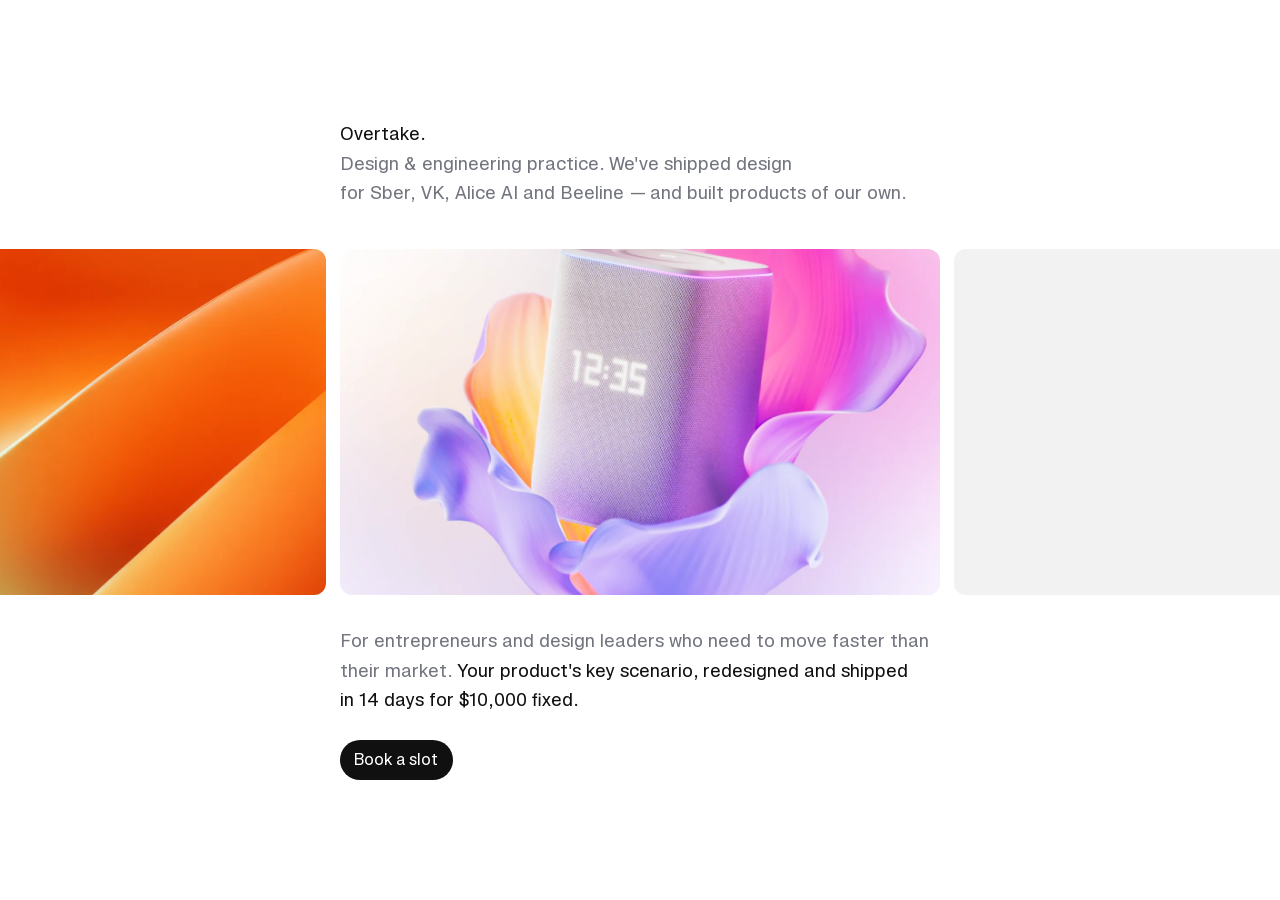
==== commit 23673843: "Optimize Lighthouse scores: CLS, a11y, SEO, and security headers. Add a metric-matched fallback font" ====
--- a/index.html
+++ b/index.html
@@ -4,15 +4,24 @@
   <meta charset="UTF-8">
   <meta name="viewport" content="width=device-width, initial-scale=1">
   <title>Overtake&nbsp;— Design&nbsp;&amp;&nbsp;engineering practice</title>
-  <meta name="description" content="Partners for founders and design managers ready to overtake. We redesign and launch your product's key scenario in 14&nbsp;days for&nbsp;$15,000.">
+  <meta name="description" content="Partners for founders and design managers ready to overtake. We redesign and launch your product's key scenario in 14&nbsp;days for&nbsp;$10,000&nbsp;fixed.">
   <link rel="icon" href="data:image/svg+xml,%3Csvg xmlns='http://www.w3.org/2000/svg' viewBox='0 0 32 32'%3E%3Crect width='32' height='32' rx='8' fill='%23101010'/%3E%3C/svg%3E">
-  <link rel="preload" href="fonts/pragmatica-next-400.woff2" as="font" type="font/woff2" crossorigin>
-  <link rel="stylesheet" href="style.css">
+  <link rel="canonical" href="https://overtakers.netlify.app/">
+  <link rel="alternate" hreflang="en" href="https://overtakers.netlify.app/">
+  <link rel="alternate" hreflang="ru" href="https://overtakers.netlify.app/ru/">
+  <link rel="alternate" hreflang="x-default" href="https://overtakers.netlify.app/">
+  <meta property="og:type" content="website">
+  <meta property="og:title" content="Overtake — Design & engineering practice">
+  <meta property="og:description" content="Your product's key scenario, redesigned and shipped in 14 days for $10,000 fixed.">
+  <meta property="og:url" content="https://overtakers.netlify.app/">
+  <meta property="og:image" content="https://overtakers.netlify.app/assets/case-3.webp">
+  <link rel="preload" href="/fonts/pragmatica-next-400.woff2" as="font" type="font/woff2" crossorigin>
+  <link rel="stylesheet" href="/style.css">
 </head>
 <body>
   <main class="page">
     <header class="hero">
-      <p class="hero__title">Overtake.</p>
+      <h1 class="hero__title">Overtake.</h1>
       <p class="hero__subtitle">Design&nbsp;&amp;&nbsp;engineering practice. We've shipped design for Sber, VK, Alice&nbsp;AI and Beeline&nbsp;— and built products of our own.</p>
     </header>
 
@@ -20,27 +29,27 @@
       <ul class="cases__track">
         <li class="cases__item">
           <span class="case__frame">
-            <img class="case__image" src="assets/case-1.webp" width="1194" height="843" alt="Yandex Alice" loading="lazy" decoding="async">
+            <img class="case__image" src="/assets/case-1.webp" width="1194" height="843" alt="Yandex Alice" loading="lazy" decoding="async">
           </span>
         </li>
         <li class="cases__item">
           <span class="case__frame">
-            <img class="case__image case__image--zoom" src="assets/case-2.webp" width="2200" height="1649" alt="Yandex Alice" loading="lazy" decoding="async">
+            <img class="case__image case__image--zoom" src="/assets/case-2.webp" width="2200" height="1649" alt="Yandex Alice" loading="lazy" decoding="async">
           </span>
         </li>
         <li class="cases__item">
           <span class="case__frame">
-            <img class="case__image" src="assets/case-3.webp" width="1320" height="864" alt="Yandex Alice" loading="eager" fetchpriority="high" decoding="async">
+            <img class="case__image" src="/assets/case-3.webp" width="1320" height="864" alt="Yandex Alice" loading="eager" fetchpriority="high" decoding="async">
           </span>
         </li>
         <li class="cases__item">
           <span class="case__frame">
-            <video class="case__image" src="assets/case-4.mp4" width="1130" height="720" autoplay muted loop playsinline preload="auto"></video>
+            <video class="case__image" src="/assets/case-4.mp4" width="1130" height="720" autoplay muted loop playsinline preload="auto"></video>
           </span>
         </li>
         <li class="cases__item">
           <span class="case__frame">
-            <img class="case__image case__image--zoom" src="assets/case-2.webp" width="2200" height="1649" alt="Gitverse" loading="lazy" decoding="async">
+            <img class="case__image case__image--zoom" src="/assets/case-2.webp" width="2200" height="1649" alt="Gitverse" loading="lazy" decoding="async">
           </span>
         </li>
       </ul>
@@ -76,6 +85,6 @@
     </div>
   </div>
 
-  <script src="app.js" defer></script>
+  <script src="/app.js" defer></script>
 </body>
 </html>
--- a/style.css
+++ b/style.css
@@ -4,6 +4,43 @@
   font-weight: 400;
   font-style: normal;
   font-display: swap;
+  unicode-range: U+0020-007E, U+00A0, U+2013-2014, U+2018-201B, U+2026;
+}
+
+/* cyrillic subset: fetched by the browser only on pages that use it (/ru/) */
+@font-face {
+  font-family: "Pragmatica Next VF";
+  src: url("fonts/pragmatica-next-400-cyrillic.woff2") format("woff2");
+  font-weight: 400;
+  font-style: normal;
+  font-display: swap;
+  unicode-range: U+00AB, U+00BB, U+0401, U+0410-044F, U+0451, U+20BD;
+}
+
+/* metric-matched fallback: Arial scaled so it sets the same line breaks as
+   Pragmatica — the font arriving after first paint then causes no layout
+   shift (this was the whole CLS 0.25 on desktop). ratios are advance-width
+   sums of the page copy in both fonts, split per script like the real
+   subsets so mixed Russian text (Cyrillic words, Latin digits and spaces)
+   measures correctly. */
+@font-face {
+  font-family: "Pragmatica Next Fallback";
+  src: local("Arial"), local("Helvetica Neue");
+  size-adjust: 103.6%;
+  ascent-override: 91.69%;
+  descent-override: 24.13%;
+  line-gap-override: 0%;
+  unicode-range: U+0020-007E, U+00A0, U+2013-2014, U+2018-201B, U+2026;
+}
+
+@font-face {
+  font-family: "Pragmatica Next Fallback";
+  src: local("Arial"), local("Helvetica Neue");
+  size-adjust: 104.2%;
+  ascent-override: 91.17%;
+  descent-override: 23.99%;
+  line-gap-override: 0%;
+  unicode-range: U+00AB, U+00BB, U+0401, U+0410-044F, U+0451, U+20BD;
 }
 
 :root {
@@ -12,11 +49,13 @@
   --color-bg: #fff;
   --color-text-primary: #101010;
   --color-text-secondary: #4a4b4f;
-  --color-text-tertiary: #8c8f99;
+  /* darkest step of the old #8c8f99 that still reads as the same gray while
+     clearing WCAG AA 4.5:1 on white (this one is 4.54:1) */
+  --color-text-tertiary: #73767f;
   --color-cta-bg: #101010;
-  --color-cta-text: #fff;
-
-  --font-sans: "Pragmatica Next VF", system-ui, sans-serif;
+  --color-cta-text: #ffffff;
+
+  --font-sans: "Pragmatica Next VF", "Pragmatica Next Fallback", system-ui, sans-serif;
 
   /* one text style, used everywhere */
   --font-size: 1.125rem;
@@ -35,6 +74,27 @@
   --case-height: clamp(17rem, 0.083rem + 38.33vh, 24.5rem);
 
   --ease-out: cubic-bezier(0.23, 1, 0.32, 1);
+}
+
+
+::selection {
+  background: rgba(140, 143, 153, 0.20);
+}
+
+@media (prefers-color-scheme: dark) {
+  :root {
+    color-scheme: dark;
+
+    --color-bg: #000;
+    --color-text-primary: #eceff7;
+    --color-text-secondary: #b9bac4;
+    --color-text-tertiary: #8c8f99; /* 6.5:1 on black — unchanged */
+    --color-cta-bg: #eceff7;
+    --color-cta-text: #000;
+  }
+  ::selection {
+    background: rgba(255, 255, 255, 0.15);
+  }
 }
 
 *,
@@ -45,15 +105,10 @@
 }
 
 body {
-  margin: 0;
   background: var(--color-bg);
   font: var(--font-weight) var(--font-size)/var(--line-height) var(--font-sans);
   -webkit-font-smoothing: antialiased;
   text-rendering: optimizeLegibility;
-}
-
-::selection {
-  background: rgba(140, 143, 153, 0.20);
 }
 
 img {
@@ -78,12 +133,9 @@
   width: var(--content-width);
 }
 
-.hero__title,
-.hero__subtitle {
-  margin: 0;
-}
-
 .hero__title {
+  /* an h1 semantically, but typographically the same single text style */
+  font: inherit;
   color: var(--color-text-primary);
 }
 
@@ -92,15 +144,14 @@
 }
 
 .cases {
-  overflow-x: hidden;
-  overflow-y: visible;
+  overflow: hidden;
   margin-top: 2.5rem;
   /* horizontal swipes belong to the slider, vertical pans stay native */
   touch-action: pan-y;
 }
 
 .cases:focus-visible {
-  outline: none;
+  outline: 2px solid var(--color-text-primary);
   outline-offset: -2px;
 }
 
@@ -116,6 +167,11 @@
   padding: 0;
   will-change: transform;
   user-select: none;
+  /* first paint, before app.js runs: center the 3rd slide — the same state
+     the JS lands on. same formula as render(): column left edge minus two
+     item steps. this makes the eagerly-loaded slide the LCP element, and is
+     the resting state if JS never arrives. JS overrides via inline style. */
+  transform: translate3d(calc((100vw - var(--content-width)) / 2 - 2 * (var(--content-width) + 14px)), 0, 0);
 }
 
 .cases__item {
@@ -165,15 +221,12 @@
   display: inline-block;
   width: max-content;
   padding: 0.5rem 0.9rem;
-  border: none;
   border-radius: 999px;
   background: var(--color-cta-bg);
   color: var(--color-cta-text);
-  font: inherit;
   font-size: 1rem;
   line-height: 1.5rem;
   text-decoration: none;
-  cursor: pointer;
   transition: opacity 0.2s ease;
 }
 
@@ -198,6 +251,8 @@
 
   .page {
     position: relative;
+    justify-content: start;
+    padding-top: 1rem;
   }
 
   .cta-wrapper {
@@ -216,15 +271,18 @@
     height: 52px;
     padding: 0.45rem 1.5rem;
   }
+
   .cases {
     margin-top: 1.5rem;
   }
-  .pitch {
-    margin-top: 1.5rem;
-  }
+
+  .cases__track {
+    /* mobile item step is (content-width − 24px) + 14px gap */
+    transform: translate3d(calc((100vw - var(--content-width)) / 2 - 2 * (var(--content-width) - 10px)), 0, 0);
+  }
+
   .cases__item {
     width: calc(var(--content-width) - 24px);
-    height: calc(var(--content-width) - 24px);
   }
 
   .case__frame {
@@ -232,12 +290,8 @@
     border-radius: 1rem;
   }
 
-  .page {
-    display: flex;
-    flex-direction: column;
-    height: 100svh;
-    justify-content: start;
-    padding-top: 1rem;
+  .pitch {
+    margin-top: 1.5rem;
   }
 }
 
@@ -258,10 +312,10 @@
   width: 2.35rem;
   height: 2.35rem;
   border-radius: 50%;
-  background: rgba(0, 0, 0);
+  background: var(--color-cta-bg);
   backdrop-filter: blur(14px);
   -webkit-backdrop-filter: blur(14px);
-  color: #fff;
+  color: var(--color-cta-text);
   opacity: 0;
   transform: translate(-50%, -50%) scale(0.85);
   transition:
@@ -281,7 +335,7 @@
 }
 
 .cursor-nav.is-dragging .cursor-nav__bubble {
-  width: 3.5rem;
+  width: 4rem;
   border-radius: 999px;
 }
 
@@ -341,14 +395,14 @@
 /* dragging: tail runs edge to edge, both heads land on the far tips —
    both side icons converge on the same symmetric double arrow */
 .cursor-nav.is-dragging .cursor-nav__icon.is-active .arrow__tail {
-  x: 0.5px;
-  width: 23px;
-}
-
-.cursor-nav.is-dragging .cursor-nav__icon--prev.is-active .arrow__head { transform: translateX(-4.75px); }
-.cursor-nav.is-dragging .cursor-nav__icon--next.is-active .arrow__head { transform: translateX(3.75px); }
-.cursor-nav.is-dragging .cursor-nav__icon--prev.is-active .arrow__grow { transform: translateX(3.75px); }
-.cursor-nav.is-dragging .cursor-nav__icon--next.is-active .arrow__grow { transform: translateX(-4.75px); }
+  x: -3.5px;
+  width: 31px;
+}
+
+.cursor-nav.is-dragging .cursor-nav__icon--prev.is-active .arrow__head { transform: translateX(-8.75px); }
+.cursor-nav.is-dragging .cursor-nav__icon--next.is-active .arrow__head { transform: translateX(7.75px); }
+.cursor-nav.is-dragging .cursor-nav__icon--prev.is-active .arrow__grow { transform: translateX(7.75px); }
+.cursor-nav.is-dragging .cursor-nav__icon--next.is-active .arrow__grow { transform: translateX(-8.75px); }
 
 .cursor-nav.is-dragging .cursor-nav__icon.is-active .arrow__arm {
   stroke-dashoffset: 0;
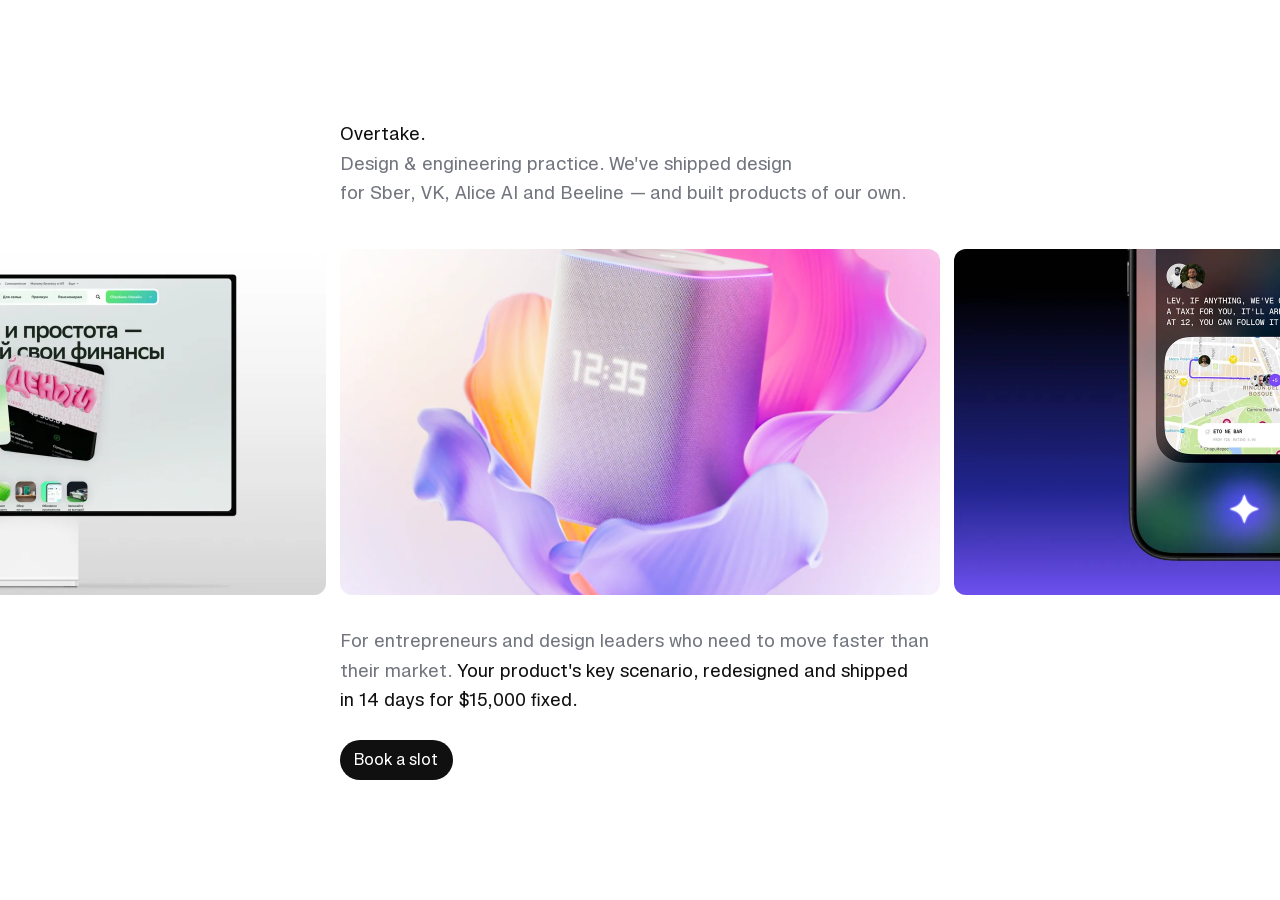
==== commit 5b96ee76: "Update portfolio cases and pricing. Replace slider assets with Sber, Sber website, and Gemini while " ====
--- a/index.html
+++ b/index.html
@@ -4,7 +4,7 @@
   <meta charset="UTF-8">
   <meta name="viewport" content="width=device-width, initial-scale=1">
   <title>Overtake&nbsp;— Design&nbsp;&amp;&nbsp;engineering practice</title>
-  <meta name="description" content="Partners for founders and design managers ready to overtake. We redesign and launch your product's key scenario in 14&nbsp;days for&nbsp;$10,000&nbsp;fixed.">
+  <meta name="description" content="Partners for founders and design managers ready to overtake. We redesign and launch your product's key scenario in 14&nbsp;days for&nbsp;$15,000&nbsp;fixed.">
   <link rel="icon" href="data:image/svg+xml,%3Csvg xmlns='http://www.w3.org/2000/svg' viewBox='0 0 32 32'%3E%3Crect width='32' height='32' rx='8' fill='%23101010'/%3E%3C/svg%3E">
   <link rel="canonical" href="https://overtakers.netlify.app/">
   <link rel="alternate" hreflang="en" href="https://overtakers.netlify.app/">
@@ -12,7 +12,7 @@
   <link rel="alternate" hreflang="x-default" href="https://overtakers.netlify.app/">
   <meta property="og:type" content="website">
   <meta property="og:title" content="Overtake — Design & engineering practice">
-  <meta property="og:description" content="Your product's key scenario, redesigned and shipped in 14 days for $10,000 fixed.">
+  <meta property="og:description" content="Your product's key scenario, redesigned and shipped in 14 days for $15,000 fixed.">
   <meta property="og:url" content="https://overtakers.netlify.app/">
   <meta property="og:image" content="https://overtakers.netlify.app/assets/case-3.webp">
   <link rel="preload" href="/fonts/pragmatica-next-400.woff2" as="font" type="font/woff2" crossorigin>
@@ -29,12 +29,12 @@
       <ul class="cases__track">
         <li class="cases__item">
           <span class="case__frame">
-            <img class="case__image" src="/assets/case-1.webp" width="1194" height="843" alt="Yandex Alice" loading="lazy" decoding="async">
+            <img class="case__image" src="/assets/case-1.webp" width="1200" height="720" alt="Sber" loading="lazy" decoding="async">
           </span>
         </li>
         <li class="cases__item">
           <span class="case__frame">
-            <img class="case__image case__image--zoom" src="/assets/case-2.webp" width="2200" height="1649" alt="Yandex Alice" loading="lazy" decoding="async">
+            <img class="case__image" src="/assets/case-2.webp" width="1200" height="720" alt="Sber website" loading="lazy" decoding="async">
           </span>
         </li>
         <li class="cases__item">
@@ -44,18 +44,13 @@
         </li>
         <li class="cases__item">
           <span class="case__frame">
-            <video class="case__image" src="/assets/case-4.mp4" width="1130" height="720" autoplay muted loop playsinline preload="auto"></video>
-          </span>
-        </li>
-        <li class="cases__item">
-          <span class="case__frame">
-            <img class="case__image case__image--zoom" src="/assets/case-2.webp" width="2200" height="1649" alt="Gitverse" loading="lazy" decoding="async">
+            <img class="case__image" src="/assets/case-5.webp" width="1200" height="720" alt="Gemini" loading="eager" decoding="async">
           </span>
         </li>
       </ul>
     </section>
 
-    <p class="pitch">For entrepreneurs and design leaders who need to move faster than their market.<span class="pitch__highlight"> Your product's key scenario, redesigned and shipped in&nbsp;14&nbsp;days for $10,000&nbsp;fixed.</span></p>
+    <p class="pitch">For entrepreneurs and design leaders who need to move faster than their market.<span class="pitch__highlight"> Your product's key scenario, redesigned and shipped in&nbsp;14&nbsp;days for $15,000&nbsp;fixed.</span></p>
 
     <div class="cta-wrapper"><a class="cta" href="https://cal.com/levon-lobanov" target="_blank" rel="noopener noreferrer">Book a&nbsp;slot</a></div>
   </main>
--- a/style.css
+++ b/style.css
@@ -3,7 +3,12 @@
   src: url("fonts/pragmatica-next-400.woff2") format("woff2");
   font-weight: 400;
   font-style: normal;
-  font-display: swap;
+  /* optional, not swap: the font is preloaded + tiny, so it almost always
+     arrives before first paint and is used from the start. if it misses the
+     short block window on a slow link, the metric-matched fallback stays for
+     the whole session — no mid-load swap, so no reflow of the vertically
+     centered page (that swap was the CLS 1.0 on /ru/). */
+  font-display: optional;
   unicode-range: U+0020-007E, U+00A0, U+2013-2014, U+2018-201B, U+2026;
 }
 
@@ -13,7 +18,7 @@
   src: url("fonts/pragmatica-next-400-cyrillic.woff2") format("woff2");
   font-weight: 400;
   font-style: normal;
-  font-display: swap;
+  font-display: optional;
   unicode-range: U+00AB, U+00BB, U+0401, U+0410-044F, U+0451, U+20BD;
 }
 
@@ -246,7 +251,7 @@
 
 @media (max-width: 37.5rem) {
   :root {
-    --line-height: calc(1.85rem - 2px);
+    --line-height: calc(1.85rem - 3px);
   }
 
   .page {
